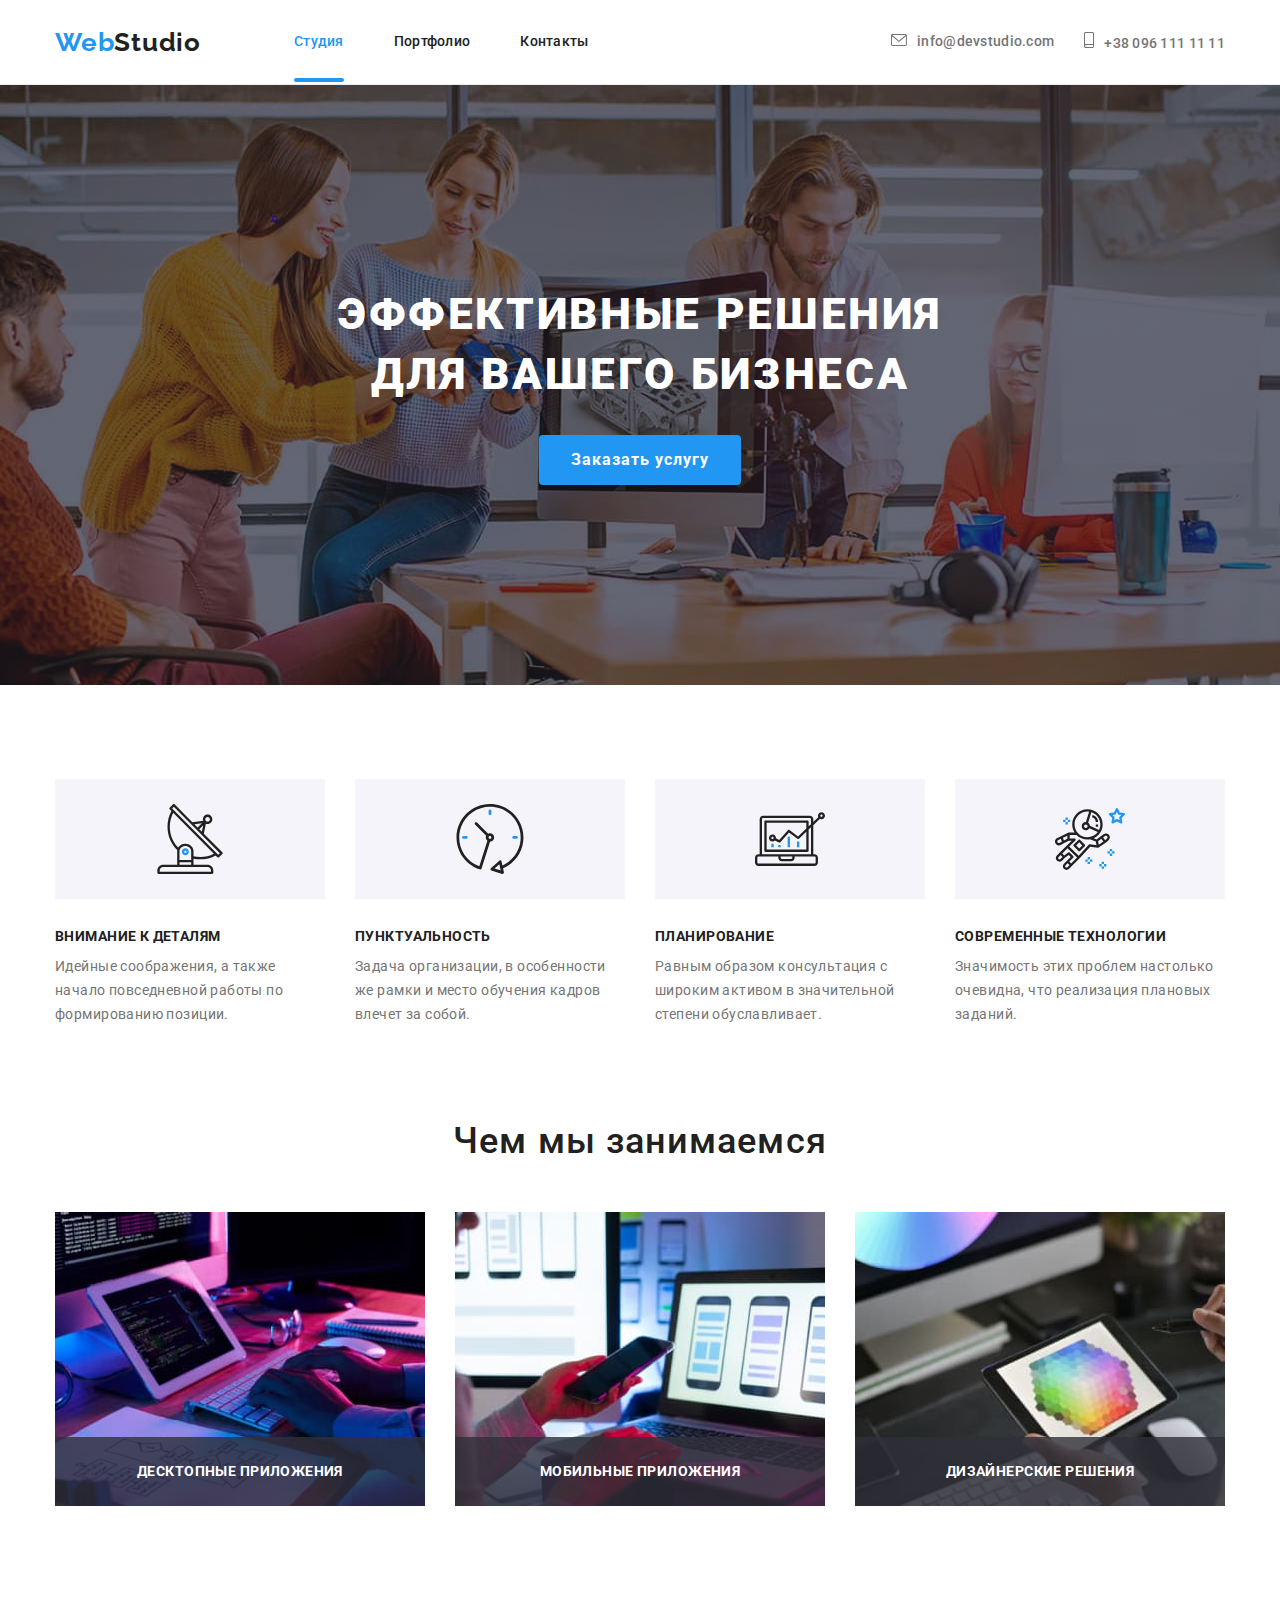
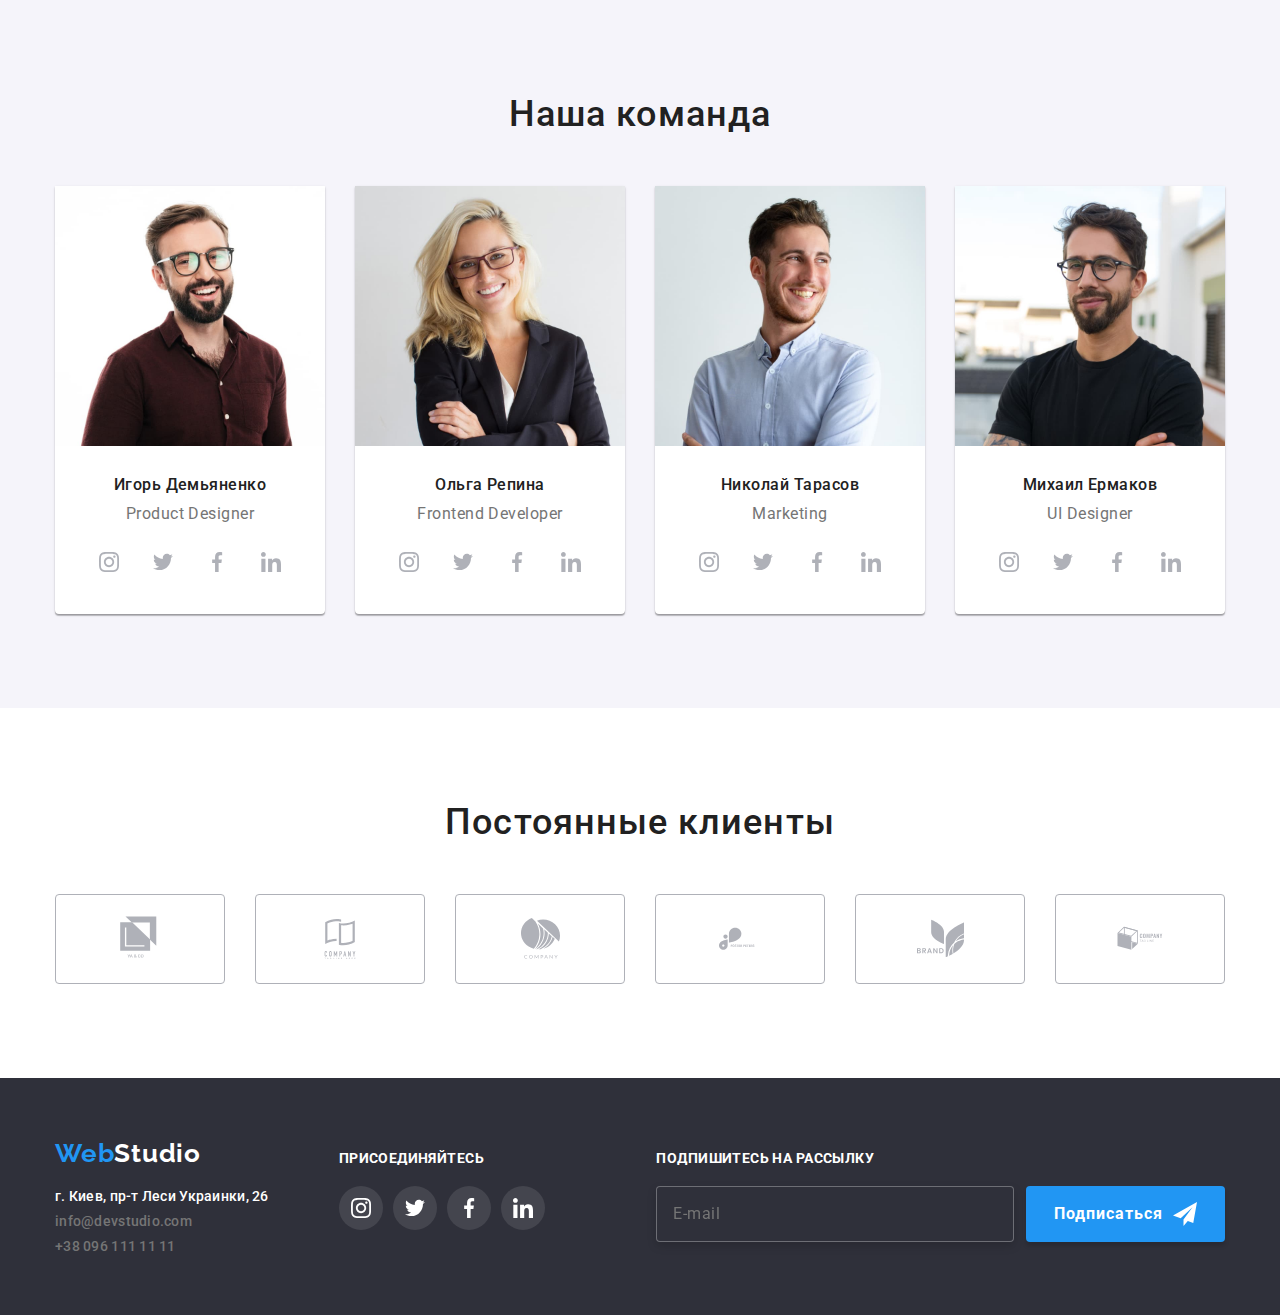
==== index.html @ 9b8e06cc "добавил структуру САСС без стилей с переменными и настройками" ====
<!DOCTYPE html>
<html lang="ru">
<head>
    <meta charset="UTF-8">
    <meta name="viewport" content="width=device-width, initial-scale=1.0">
    <link rel="stylesheet" href="https://cdnjs.cloudflare.com/ajax/libs/modern-normalize/1.0.0/modern-normalize.min.css">
    <link rel="stylesheet" href="./css/styles.css">
    <link href="https://fonts.googleapis.com/css2?family=Roboto:wght@400;500;700;900&display=swap "
        rel="stylesheet">
    <link href="https://fonts.googleapis.com/css2?family=Raleway:wght@700&family=Roboto:wght@400;500;700;900&display=swap"
        rel="stylesheet">
    
    <title>WebStudio</title>
</head>
<body>
    <header class="header-page">
        <div class="conteiner main-nav">
            <a href="" class="logo-web">Web<span class="logo-studio">Studio</span>
            </a>
            <nav class="nav-header">                
                <ul class="nav-list">
                    <li class="item"><a class="link current" href="./index.html">Студия</a></li>
                    <li class="item"><a class="link" href="./portfolio.html">Портфолио</a></li>
                    <li class="item"><a class="link" href="">Контакты</a></li>
                </ul>
            </nav>
            <address class="address-header">
                <ul class="address-list-up">
                    <li class="item">
                        <a class="link link-mail" href="mailto:info@devstudio.com">
                            <svg class="svg-mail" width="16" height="12">
                                <use href="./icons/symbol-defs.svg#icon-envelope-1"></use>
                            </svg>info@devstudio.com
                        </a>
                    </li>
                    <li class="item">
                        <a class="link link-phone" href="tel:+380961111111">
                            <svg class="svg-phone" width="10" height="16">
                                <use href="./icons/symbol-defs.svg#icon-smartphone"></use>
                            </svg>+38 096 111 11 11
                        </a>
                    </li>
                </ul>
            </address>
        </div>
    </header>
    <main>
        <section class="hero">
            <div class="conteiner">            
                <h1 class="hero-titel">Эффективные решения <br /> для вашего бизнеса</h1>
                <button data-modal-open class="hero-but" type="submit">Заказать услугу</button>
                
            </div>
        </section>
        <section class="about">
            <div class="conteiner">
                <h2 class="visually-hidden">Наши достоинства</h2>
                <ul class="about-list">
                    <li>
                        <div class="about-icons">
                            <svg class="svg-about" width="70" height="70">
                                <use href="./icons/symbol-defs.svg#icon-antenna-1"></use>
                            </svg>
                        </div>
                        <h3 class="about-properties">Внимание к деталям</h3>
                        <p class="properties">Идейные соображения, а также начало повседневной работы по формированию позиции.</p>
                    </li>
                    <li>
                        <div class="about-icons">
                            <svg class="svg-about" width="70" height="70">
                                <use href="./icons/symbol-defs.svg#icon-clock-1"></use>
                            </svg>
                        </div>
                        <h3 class="about-properties">Пунктуальность</h3>
                        <p class="properties">Задача организации, в особенности же рамки и место обучения кадров влечет за собой.
                        </p>
                    </li>
                    <li>
                        <div class="about-icons">
                            <svg class="svg-about" width="70" height="70">
                                <use href="./icons/symbol-defs.svg#icon-diagram-1"></use>
                            </svg>
                        </div>
                        <h3 class="about-properties">Планирование</h3>
                        <p class="properties">Равным образом консультация с широким активом в значительной степени обуславливает.
                        </p>
                    </li>
                    <li>
                        <div class="about-icons">
                            <svg class="svg-about" width="70" height="70">
                                <use href="./icons/symbol-defs.svg#icon-astronaut-1"></use>
                            </svg>
                        </div>
                        <h3 class="about-properties">Современные технологии</h3>
                        <p class="properties">Значимость этих проблем настолько очевидна, что реализация плановых заданий.</p>
                    </li>
                </ul>
            </div>
        </section>        
        <section class="working">
            <div class="conteiner">
                <h2 class="section-name">Чем мы занимаемся</h2>
                <ul class="working-list-img">
                    <li class="working-item">
                        <div class="line-name"><h3>Десктопные приложения</h3></div>
                        <img src="./images/work-img-1.jpg" alt="деятельность 1" width="370" height="294" />
                    </li>
                    <li class="working-item">
                        <div class="line-name"><h3>Мобильные приложения</h3></div>
                        <img src="./images/work-img-2.jpg" alt="деятельность 2" width="370" height="294" />
                    </li>
                    <li class="working-item">
                        <div class="line-name"><h3>Дизайнерские решения</h3></div>
                        <img src="./images/work-img-3.jpg" alt="деятельность 3" width="370" height="294" />
                    </li>
                </ul>            
            </div>                
        </section>        
        <section class="team">
            <div class="conteiner">
                <h2 class="section-name">Наша команда</h2>
                <ul class="team-list">
                    <li class="team-card">
                        <img src="./images/foto1.jpg" alt="Игорь Демьяненко" width="270" height="260" />
                        <div class="content-card">                            
                            <h3>Игорь Демьяненко</h3>
                            <p>Product Designer</p>
                            <ul class="social-list-card">
                                <li class="social-item">
                                    <a class="social-link" href="">
                                        <svg class="svg-link-card" width="20" height="20">
                                            <use href="./icons/symbol-defs.svg#icon-instagram-card"></use>
                                        </svg>
                                    </a>
                                </li>
                                <li class="social-item">
                                    <a class="social-link" href="">
                                        <svg class="svg-link-card" width="20" height="20">
                                            <use href="./icons/symbol-defs.svg#icon-twitter-card"></use>
                                        </svg>
                                    </a>
                                </li>
                                <li class="social-item">
                                    <a class="social-link" href="">
                                        <svg class="svg-link-card" width="20" height="20">
                                            <use href="./icons/symbol-defs.svg#icon-facebook-card"></use>
                                        </svg>
                                    </a>
                                </li>
                                <li class="social-item">
                                    <a class="social-link" href="">
                                        <svg class="svg-link-card" width="20" height="20">
                                            <use href="./icons/symbol-defs.svg#icon-linkedin-card"></use>
                                        </svg>
                                    </a>
                                </li>
                            </ul>
                        </div>
                    </li>
                    <li class="team-card">
                        <img src="./images/foto2.jpg" alt="Ольга Репина" width="270" height="260" />
                        <div class="content-card">                            
                            <h3>Ольга Репина</h3>
                            <p>Frontend Developer</p>
                            <ul class="social-list-card">
                                <li class="social-item">
                                    <a class="social-link" href="">
                                        <svg class="svg-link-card" width="20" height="20">
                                            <use href="./icons/symbol-defs.svg#icon-instagram-card"></use>
                                        </svg>
                                    </a>
                                </li>
                                <li class="social-item">
                                    <a class="social-link" href="">
                                        <svg class="svg-link-card" width="20" height="20">
                                            <use href="./icons/symbol-defs.svg#icon-twitter-card"></use>
                                        </svg>
                                    </a>
                                </li>
                                <li class="social-item">
                                    <a class="social-link" href="">
                                        <svg class="svg-link-card" width="20" height="20">
                                            <use href="./icons/symbol-defs.svg#icon-facebook-card"></use>
                                        </svg>
                                    </a>
                                </li>
                                <li class="social-item">
                                    <a class="social-link" href="">
                                        <svg class="svg-link-card" width="20" height="20">
                                            <use href="./icons/symbol-defs.svg#icon-linkedin-card"></use>
                                        </svg>
                                    </a>
                                </li>
                            </ul>
                        </div>
                    </li>
                    <li class="team-card">
                        <img src="./images/foto3.jpg" alt="Николай Тарасов" width="270" height="260" />
                        <div class="content-card">                            
                            <h3>Николай Тарасов</h3>
                            <p>Marketing</p>
                            <ul class="social-list-card">
                                <li class="social-item">
                                    <a class="social-link" href="">
                                        <svg class="svg-link-card" width="20" height="20">
                                            <use href="./icons/symbol-defs.svg#icon-instagram-card"></use>
                                        </svg>
                                    </a>
                                </li>
                                <li class="social-item">
                                    <a class="social-link" href="">
                                        <svg class="svg-link-card" width="20" height="20">
                                            <use href="./icons/symbol-defs.svg#icon-twitter-card"></use>
                                        </svg>
                                    </a>
                                </li>
                                <li class="social-item">
                                    <a class="social-link" href="">
                                        <svg class="svg-link-card" width="20" height="20">
                                            <use href="./icons/symbol-defs.svg#icon-facebook-card"></use>
                                        </svg>
                                    </a>
                                </li>
                                <li class="social-item">
                                    <a class="social-link" href="">
                                        <svg class="svg-link-card" width="20" height="20">
                                            <use href="./icons/symbol-defs.svg#icon-linkedin-card"></use>
                                        </svg>
                                    </a>
                                </li>
                            </ul>
                        </div>
                    </li>
                    <li class="team-card">
                        <img src="./images/foto4.jpg" alt="Михаил Ермаков" width="270" height="260" />
                        <div class="content-card">                            
                            <h3>Михаил Ермаков</h3>
                            <p>UI Designer</p>
                            <ul class="social-list-card">
                                <li class="social-item">
                                    <a class="social-link" href="">
                                        <svg class="svg-link-card" width="20" height="20">
                                            <use href="./icons/symbol-defs.svg#icon-instagram-card"></use>
                                        </svg>
                                    </a>
                                </li>
                                <li class="social-item">
                                    <a class="social-link" href="">
                                        <svg class="svg-link-card" width="20" height="20">
                                            <use href="./icons/symbol-defs.svg#icon-twitter-card"></use>
                                        </svg>
                                    </a>
                                </li>
                                <li class="social-item">
                                    <a class="social-link" href="">
                                        <svg class="svg-link-card" width="20" height="20">
                                            <use href="./icons/symbol-defs.svg#icon-facebook-card"></use>
                                        </svg>
                                    </a>
                                </li>
                                <li class="social-item">
                                    <a class="social-link" href="">
                                        <svg class="svg-link-card" width="20" height="20">
                                            <use href="./icons/symbol-defs.svg#icon-linkedin-card"></use>
                                        </svg>
                                    </a>
                                </li>
                            </ul>
                        </div>
                    </li>
                </ul>
            </div>
        </section>
        <section class="clients">
            <div class="conteiner">
                <h2 class="section-name">Постоянные клиенты</h2>
                <ul class="list-clients">
                    <li class="item-clients">
                        <a class="link-clients" href="">
                            <svg class="clients-ikon" width="44" height="49">
                                <use href="./icons/symbol-defs.svg#icon-client-1"></use>
                            </svg>
                        </a>
                    </li>
                    <li class="item-clients">
                        <a class="link-clients" href="">
                            <svg class="clients-ikon" width="40" height="52">
                                <use href="./icons/symbol-defs.svg#icon-client-2"></use>
                            </svg>
                        </a>
                    </li>
                    <li class="item-clients">
                        <a class="link-clients" href="">
                            <svg class="clients-ikon" width="41" height="43">
                                <use href="./icons/symbol-defs.svg#icon-client-3"></use>
                            </svg>
                        </a>
                    </li>
                    <li class="item-clients">
                        <a class="link-clients" href="">
                            <svg class="clients-ikon" width="80" height="42">
                                <use href="./icons/symbol-defs.svg#icon-client-4"></use>
                            </svg>
                        </a>
                    </li>
                    <li class="item-clients">
                        <a class="link-clients" href="">
                            <svg class="clients-ikon" width="59" height="47">
                                <use href="./icons/symbol-defs.svg#icon-client-5"></use>
                            </svg>
                        </a>
                    </li>
                    <li class="item-clients">
                        <a class="link-clients" href="">
                            <svg class="clients-ikon" width="88" height="45">
                                <use href="./icons/symbol-defs.svg#icon-client-6"></use>
                            </svg>
                        </a>
                    </li>
                </ul>
            </div>
        </section>
    </main>
    <footer class="footer-page">
        <div class="conteiner underground">
            <div class="footer-address">
                <a href="" class="logo-web">Web<span class="footer-logo-studio">Studio</span>
                </a>
                <address>
                    <ul class="address-list">
                        <li class="item"><a class="link map" href="">г. Киев, пр-т Леси Украинки, 26</a></li>
                        <li class="item"><a class="link" href="mailto:info@devstudio.com">info@devstudio.com</a></li>
                        <li class="item"><a class="link" href="tel:+380961111111">+38 096 111 11 11</a></li>
                    </ul>
                </address>
            </div>
            <div class="join">
                <b class="invitation">Присоединяйтесь</b>
                <ul class="social-list">
                    <li class="social-item">
                        <a class="social-link-footer" href="">
                            <svg class="social-icons" width="20" height="20">
                                <use href="./icons/symbol-defs.svg#icon-instagram-2"></use>
                            </svg>
                        </a>
                    </li>
                    <li class="social-item">
                        <a class="social-link-footer" href="">
                            <svg class="social-icons" width="20" height="20">
                                <use href="./icons/symbol-defs.svg#icon-twitter-2"></use>
                            </svg>
                        </a>
                    </li>
                    <li class="social-item">
                        <a class="social-link-footer" href="">
                            <svg class="social-icons" width="20" height="20">
                                <use href="./icons/symbol-defs.svg#icon-facebook-2"></use>
                            </svg>
                        </a>
                    </li>
                    <li class="social-item">
                        <a class="social-link-footer" href="">
                            <svg class="social-icons" width="20" height="20">
                                <use href="./icons/symbol-defs.svg#icon-linkedin-2"></use>
                            </svg>
                        </a>
                    </li>
                </ul>
            </div>
            <form action="" class="footer-form">
                <label for="footer-email"><b class="invitation">Подпишитесь на рассылку</b></label>
                <div class="footer-box-send">
                    <input type="email" name="footer-email" id="footer-email" placeholder="E-mail">
                    <button type="submit" class="btn-send">Подписаться
                        <svg class="send-icon" width="24" height="24">
                            <use href="./icons/symbol-defs.svg#icon-send"></use>
                        </svg>
                    </button>
                </div>
            </form>
        </div>                
    </footer>
    
    <div class="backdrop is-hidden" data-modal>
        <form action="" method="" class="modal">
            <b class="modal-form">Оставте данные, мы вам перезвоним</b>
            <ul class="form-list">
                <li class="form-item">
                    <label for="name"><span class="label-name">Имя</span></label>
                    <div class="box-icon">
                        <input type="text" class="item-input" name="name" id="name" placeholder="">                    
                        <svg class="modal-icon" width="18" height="18">
                            <use href="./icons/symbol-defs.svg#icon-man"></use>
                        </svg>
                    </div>
                </li>
                <li class="form-item">
                    <label for="phone"><span class="label-name">Телефон</span></label>                    
                    <div class="box-icon">
                        <input type="tel" class="item-input" name="phone" id="phone" placeholder="" required>
                        <svg class="modal-icon" width="18" height="18">
                            <use href="./icons/symbol-defs.svg#icon-phone"></use>
                        </svg>
                    </div>
                </li>
                <li class="form-item">
                    <label for="email"><span class="label-name">Почта</span></label>                    
                    <div class="box-icon">
                        <input type="email" class="item-input" name="e-mail" id="" placeholder="" required>
                        <svg class="modal-icon" width="18" height="18">
                            <use href="./icons/symbol-defs.svg#icon-e-mail"></use>
                        </svg>
                    </div>
                </li>
                <li class="form-item">
                    <label for="comment"><span class="label-name">Коментарий</span></label>
                    <textarea name="comment" class="box-comment" id="comment" cols="30" rows="5" placeholder="Введите текст"></textarea>
                </li>
        
            </ul>
            
            <label for="choose" class="label-check">
                <span class="label-name-check">
                    <input type="checkbox" value="" id="choose" required>Соглашаюсь с рассылкой и принимаю
                </span>
                <a class="agreement" href="">Условия договора</a>
            </label>
        
            <button type="submit" class="btn-modal-send">Отправить</button>
            <button class="btn-close" type="submit" data-modal-close>
                <svg class="x-icon" width="11" height="11">
                    <use href="./icons/symbol-defs.svg#icon-close"></use>
                </svg>
            </button>
        </form>
        
    
    </div>
    <script src="./js/modal.js"></script>
</body>
</html>
---- css/styles.css ----
* {
  margin: 0;
  padding: 0;
}
a {
  text-decoration: none;
}
ul {
  padding: 0;
  margin: 0;
  list-style: none;
}

img {
  display: block;
  max-width: 100%;
  height: auto;
}

body {
  font-family: "Roboto", sans-serif;
  font-weight: 400;
  font-style: normal;
  background: var(--text-color-white);
}
:root {
  --text-color-white: #ffffff;
  --text-color-black: #212121;
  --text-color-grey: #757575;
  --text-color-accent: #2196f3;
  --background-central-body: #e5e5e5;
  --background-footer: #2f303a;
  --icon-color: #afb1b8;
  --secondary-bg-color: #f5f4fa;
  --timing-function: 250ms cubic-bezier(0.4, 0, 0.2, 1);
}

.conteiner {
  width: 1200px;
  margin-left: auto;
  margin-right: auto;
  padding-left: 15px;
  padding-right: 15px;
  /* outline: 2px solid tomato; */
}

/* header */

.header-page {
  display: flex;
  background: var(--text-color-white);
  border-bottom: 1px solid #ececec;
}
.main-nav {
  display: flex;
  align-items: center;
}

/* navigatsiya */

.nav-list {
  display: flex;
  margin-left: 93px;
}
.nav-list .link:hover,
.nav-list .link:focus {
  color: var(--text-color-accent);
  transition: var(--timing-function);
}
.item {
  display: block;
}
.nav-list .item {
  position: relative;
}
.nav-list .item:not(:last-child) {
  margin-right: 50px;
}
.nav-list .link {
  display: block;
  padding-top: 32px;
  padding-bottom: 32px;
  color: var(--text-color-black);
  font-family: "Roboto", sans-serif;
  font-weight: 500;
  font-size: 14px;
  line-height: 1.14;
  letter-spacing: 0.02em;
}
.nav-list .current {
  color: var(--text-color-accent);
}
.nav-list .current::after {
  content: "";
  position: absolute;
  bottom: 0;
  left: 0;
  width: 100%;
  height: 4px;
  background: #2196f3;
  border-radius: 2px;
}

/* adresnaya */

.address-header {
  margin-left: auto;
}
.address-list-up {
  display: flex;
  align-items: center;
}

.address-list-up .item:not(:last-child) {
  margin-right: 30px;
}
.address-list-up .link {
  padding-top: 32px;
  padding-bottom: 32px;
}
.address-list .link,
.address-list-up .link {
  display: block;
  color: var(--text-color-grey);
  font-family: "Roboto", sans-serif;
  font-weight: 500;
  font-style: normal;
  font-size: 14px;
  line-height: 1.14;
  letter-spacing: 0.02em;
}
.address-list-up .link:hover,
.address-list-up .link:focus {
  color: var(--text-color-accent);
  transition: var(--timing-function);
  font-style: normal;
}
.svg-mail,
.svg-phone {
  padding: 0;
  border: none;
  fill: currentColor;
  margin-right: 10px;
  vertical-align: auto;
}

/* footer */

.footer-page {
  display: flex;
  background: var(--background-footer);
  padding-top: 60px;
  padding-bottom: 60px;
}
.underground {
  display: flex;
}
.logo-web {
  font-family: "Raleway", sans-serif;
  font-weight: bold;
  font-size: 26px;
  line-height: 1.19;
  color: var(--text-color-accent);
  letter-spacing: 0.03em;
}
.logo-studio {
  font-family: "Raleway", sans-serif;
  font-weight: bold;
  font-size: 26px;
  line-height: 1.19;
  color: var(--text-color-black);
  letter-spacing: 0.03em;
}
.footer-address .logo-web {
  display: block;
  margin-bottom: 20px;
}
.invitation {
  display: inline-block;
  margin-bottom: 20px;
  padding-top: 12px;
  color: var(--text-color-white);
  font-family: Roboto;
  font-weight: 700;
  font-style: normal;
  font-size: 14px;
  line-height: 1.17;
  letter-spacing: 0.03em;
  text-transform: uppercase;
}
.social-list {
  display: flex;
  justify-content: space-between;
  width: 206px;
}

.social-link-footer {
  display: flex;
  justify-content: center;
  align-items: center;
  width: 44px;
  height: 44px;
  color: var(--text-color-white);
  background-color: rgba(255, 255, 255, 0.1);
  border-radius: 50%;
}
.social-link-footer:hover,
.social-link-footer:focus {
  transition: var(--timing-function);
  background: var(--text-color-accent);
}
.social-icons {
  fill: currentColor;
}

.address-list .item:not(:last-child) {
  margin-bottom: 9px;
}
.address-list .map {
  color: #ffffff;
}
.footer-logo-studio {
  font-family: "Raleway", sans-serif;
  font-weight: bold;
  font-size: 26px;
  line-height: 1.19;
  color: var(--text-color-white);
  letter-spacing: 0.03em;
}
.footer-address {
  margin-right: 70px;
}
.footer-form {
  margin-left: auto;
  display: flex;
  flex-direction: column;
}
.footer-box-send {
  display: flex;
}
.btn-send {
  display: flex;
  text-align: center;
  align-items: center;
  margin-left: 12px;
  padding: 13px 28px;
  background: var(--text-color-accent);
  box-shadow: 0px 4px 4px rgba(0, 0, 0, 0.15);
  border-radius: 4px;
  border: none;
  color: var(--text-color-white);
  font-family: Roboto;
  font-style: normal;
  font-weight: bold;
  font-size: 16px;
  line-height: 1.87;
  letter-spacing: 0.06em;
}
.btn-send:hover {
  transition: transform var(--timing-function);
  background-color: #188ce8;
}
.send-icon {
  fill: var(--text-color-white);
  margin-left: 10px;
}
.footer-box-send input {
  display: flex;
  width: 358px;
  padding: 15px 16px;
  border: 1px solid rgba(255, 255, 255, 0.3);
  box-sizing: border-box;
  filter: drop-shadow(0px 4px 4px rgba(0, 0, 0, 0.15));
  border-radius: 4px;
  font-family: Roboto;
  font-style: normal;
  font-weight: normal;
  font-size: 16px;
  line-height: 1.25;
  align-items: center;
  letter-spacing: 0.03em;
  color: rgba(255, 255, 255, 0.6);
  background-color: var(--background-footer);
}
/* hero */

.hero {
  /* max-width: 1600px; */
  height: 600px;
  background: #2f303a;
  background-image: linear-gradient(
      to right,
      rgba(47, 48, 58, 0.4),
      rgba(47, 48, 58, 0.4)
    ),
    url(../images/hero-bg.jpg);
  background-size: cover;
  background-repeat: no-repeat;
  background-position: center;
}
.hero > .conteiner {
  text-align: center;
  height: 600px;
  padding-top: 200px;
  padding-bottom: 200px;
}
.hero-titel {
  font-weight: 900;
  font-size: 44px;
  line-height: 1.36;
  color: var(--text-color-white);
  margin-bottom: 30px;
  letter-spacing: 0.06em;
  text-transform: uppercase;
}
.hero-but {
  font-weight: bold;
  font-size: 16px;
  line-height: 1.87;
  text-align: center;
  letter-spacing: 0.06em;
  color: rgba(255, 255, 255, 1);
  padding: 10px 32px;
  background-color: var(--text-color-accent);
  box-shadow: 0px 4px 4px rgba(0, 0, 0, 0.15);
  border-radius: 4px;
  border: none;
}
.hero-but:hover {
  transition: var(--timing-function);
  color: var(--text-color-black);
  background: #f5f4fa;
  border: none;
  border-radius: 4px;
}

/* central content */
.about {
  background: var(--text-color-white);
}
.about > .conteiner {
  padding-top: 94px;
}
.about-list {
  display: flex;
  justify-content: space-between;
}
.about-icons {
  background-color: var(--secondary-bg-color);
  margin-bottom: 30px;
  height: 120px;
  display: flex;
  align-items: center;
  justify-content: center;
}
.about-properties {
  margin-bottom: 10px;
  width: 270px;
  font-weight: bold;
  font-size: 14px;
  line-height: 1.14;
  letter-spacing: 0.03em;
  text-transform: uppercase;
  color: var(--text-color-black);
}
.properties {
  width: 270px;
  font-weight: normal;
  font-size: 14px;
  line-height: 1.71;
  letter-spacing: 0.03em;
  color: var(--text-color-grey);
}
.visually-hidden {
  position: absolute;
  width: 1px;
  height: 1px;
  margin: -1px;
  border: 0;
  padding: 0;
  white-space: nowrap;
  clip-path: inset(100%);
  clip: rect(0 0 0 0);
  overflow: hidden;
}

.working {
  background: var(--text-color-white);
}
.working-list-img {
  display: flex;
  justify-content: space-between;
}
.working-item {
  position: relative;
}
.line-name {
  position: absolute;
  bottom: 0;
  width: 100%;
  padding: 27px 15px;
  background: rgba(47, 48, 58, 0.8);
}
.line-name h3 {
  font-style: normal;
  font-weight: bold;
  font-size: 14px;
  line-height: 1.14;
  text-align: center;
  letter-spacing: 0.03em;
  text-transform: uppercase;
  color: #ffffff;
}
.working > .conteiner {
  padding-top: 94px;
  padding-bottom: 94px;
}
.section-name {
  padding-bottom: 50px;
  color: var(--text-color-black);
  font-weight: 500;
  font-size: 36px;
  line-height: 1.16;
  text-align: center;
  letter-spacing: 0.03em;
}
.team-card {
  background: var(--text-color-white);
  box-shadow: 0px 1px 3px rgba(0, 0, 0, 0.12), 0px 1px 1px rgba(0, 0, 0, 0.14),
    0px 2px 1px rgba(0, 0, 0, 0.2);
  border-radius: 0px 0px 4px 4px;
  width: 270px;
}
.team-list {
  display: flex;
  justify-content: space-between;
}
.content-card > h3 {
  margin-bottom: 10px;
  font-weight: 500;
  font-size: 16px;
  line-height: 1.18;
  text-align: center;
  letter-spacing: 0.03em;
  color: var(--text-color-black);
}
.content-card > p {
  margin-bottom: 16px;
  font-weight: normal;
  font-size: 16px;
  line-height: 1.18;
  text-align: center;
  letter-spacing: 0.03em;
  color: var(--text-color-grey);
}
.team {
  background: #f5f4fa;
}
.content-card {
  padding: 30px 32px;
}
.social-list-card {
  display: flex;
  justify-content: space-between;
}
.social-link {
  display: flex;
  justify-content: center;
  align-items: center;
  width: 44px;
  height: 44px;
  color: var(--icon-color);
  border-radius: 50%;
}
.social-item .social-link:hover,
.social-item .social-link:focus {
  transition: var(--timing-function);
  background: var(--text-color-accent);
  color: var(--text-color-white);
}
.svg-link-card {
  fill: currentColor;
}
.svg-link-card:hover {
  transition: var(--timing-function);
  fill: currentColor;
}
.team .conteiner {
  padding-bottom: 94px;
  padding-top: 94px;
}

/* our clients */

.clients {
  background: var(--text-color-white);
  width: 100%;
}
.clients .conteiner {
  padding-bottom: 94px;
  padding-top: 94px;
}

/* clients */

.list-clients {
  display: flex;
  flex-wrap: wrap;
}
.item-clients {
  width: 170px;
  height: 90px;
  margin-right: 30px;
}
.item-clients:last-child {
  margin-right: 0px;
}
.link-clients {
  display: flex;
  align-items: center;
  justify-content: center;
  width: 100%;
  height: 100%;
  color: var(--icon-color);
  border: 1px solid var(--icon-color);
  border-radius: 4px;
}
.link-clients:hover,
.link-clients:focus {
  transition: var(--timing-function);
  color: var(--text-color-accent);
  border: 1px solid var(--text-color-accent);
}
.clients-ikon {
  fill: currentColor;
}

/* portfolio pege */

.main-portfolio {
  background: var(--text-color-white);
}
.buttons {
  padding-top: 94px;
  padding-bottom: 50px;
}
.cards {
  padding-bottom: 94px;
}

/* conteiner buttons */

.btn-portfolio {
  display: flex;
  justify-content: center;
}
.line-btns:not(:last-child) {
  margin-right: 8px;
}
.btn-link {
  display: inline-block;
  font-family: Roboto;
  font-style: normal;
  background: #f5f4fa;
  padding: 6px 22px;
  border: none;
  border-radius: 4px;
  font-weight: 500;
  font-size: 16px;
  line-height: 1.62;
  text-align: center;
  letter-spacing: 0.03em;
  color: var(--text-color-black);
}
.btn-link:hover {
  background: #2196f3;
  box-shadow: 0px 3px 1px rgba(0, 0, 0, 0.1), 0px 1px 2px rgba(0, 0, 0, 0.08),
    0px 2px 2px rgba(0, 0, 0, 0.12);
  transition: var(--timing-function);
  border-radius: 4px;
  font-weight: 500;
  font-size: 16px;
  line-height: 1.62;
  text-align: center;
  letter-spacing: 0.03em;
  color: var(--text-color-white);
}

/* conteiner-card */

.portfolio-list {
  position: relative;
  display: flex;
  flex-wrap: wrap;
  margin: -15px;
}
.portfolio-card {
  margin: 15px;
}
.portfolio-card:hover,
.portfolio-card:focus {
  transition: var(--timing-function);
  box-shadow: 0px 1px 1px rgba(0, 0, 0, 0.12), 0px 4px 4px rgba(0, 0, 0, 0.06),
    1px 4px 6px rgba(0, 0, 0, 0.16);
}

.portfolio-card .conteiner {
  background: #ffffff;
  border-left: 1px solid #eeeeee;
  border-bottom: 1px solid #eeeeee;
  border-right: 1px solid #eeeeee;
  width: 370px;
  padding: 20px 24px;
  margin: 0px;
}

.activ-box .img-text {
  position: absolute;
  transform: translateY(100%);
  transition: transform var(--timing-function);
  top: 0;
  left: 0;
  width: 100%;
  height: 100%;
  opacity: 0;
  padding: 63px 24px;
  margin: 0;
  font-family: Roboto;
  font-style: normal;
  font-weight: normal;
  font-size: 18px;
  line-height: 1.55;
  letter-spacing: 0.03em;
  color: #ffffff;
  background-color: rgba(33, 150, 243, 0.9);
}
.activ-box {
  display: block;
  position: relative;
  overflow: hidden;
}
.conteiner > .card-name {
  font-weight: bold;
  font-size: 18px;
  line-height: 2;
  letter-spacing: 0.06em;
  color: var(--text-color-black);
  margin-bottom: 4px;
}
.conteiner > .card-class {
  font-weight: normal;
  font-size: 16px;
  line-height: 1.87;
  letter-spacing: 0.03em;
  color: var(--text-color-grey);
}
.card-link:hover .img-text {
  transform: translateY(0);
  overflow: hidden;
  opacity: 1;
  transition: transform var(--timing-function);
}
.card-link .conteiner {
  position: relative;
}

/* modal-windows */

.backdrop {
  position: fixed;
  top: 0;
  left: 0;

  background: rgba(0, 0, 0, 0.2);
  width: 100%;
  height: 100%;
}
.backdrop.is-hidden {
  opacity: 0;
  pointer-events: none;
}
.modal {
  display: flex;
  flex-direction: column;
  position: absolute;
  top: 50%;
  left: 50%;
  transform: translate(-50%, -50%);
  min-width: 528px;
  min-height: 581px;
  padding: 40px;
  background: #ffffff;
  box-shadow: 0px 1px 3px rgba(0, 0, 0, 0.12), 0px 1px 1px rgba(0, 0, 0, 0.14),
    0px 2px 1px rgba(0, 0, 0, 0.2);
  border-radius: 4px;
}
.modal-form {
  margin-bottom: 12px;
  font-weight: bold;
  font-size: 20px;
  line-height: 23px;
  text-align: center;
  letter-spacing: 0.03em;
  color: var(--text-color-black);
}
.form-item {
  display: flex;
  flex-direction: column;
}
.item-input:focus,
.box-comment:focus {
  transition: transform var(--timing-function);
  outline-color: var(--text-color-accent);
}
.item-input:focus + .modal-icon {
  transition: transform var(--timing-function);
  fill: var(--text-color-accent);
}
.box-icon {
  position: relative;
}
.modal-icon {
  position: absolute;
  top: 21px;
  left: 21px;
  transform: translate(-50%, -50%);
  fill: var(--text-color-black);
  cursor: pointer;
}
.form-item label {
  display: block;
  margin-bottom: 4px;
  font-family: Roboto;
  font-style: normal;
  font-weight: normal;
  font-size: 12px;
  line-height: 14px;
  letter-spacing: 0.01em;
  color: var(--text-color-grey);
}
.box-icon input {
  display: block;
  width: 100%;
  margin-bottom: 10px;
  padding: 12px 42px;
  border: 1px solid rgba(33, 33, 33, 0.2);
  box-sizing: border-box;
  border-radius: 4px;
  cursor: pointer;
}
.form-item textarea {
  padding: 12px 16px;
  margin-bottom: 20px;
  border: 1px solid rgba(33, 33, 33, 0.2);
  box-sizing: border-box;
  border-radius: 4px;
  cursor: pointer;
}

.label-name-check > input {
  margin-right: 9px;
  cursor: pointer;
}
.label-name-check {
  display: inline-flex;
  align-items: center;
  text-align: center;
  font-family: Roboto;
  font-style: normal;
  font-weight: normal;
  font-size: 14px;
  line-height: 1.71;
  letter-spacing: 0.03em;
  color: var(--text-color-grey);
}
.agreement {
  text-align: center;
  font-family: Roboto;
  font-style: normal;
  font-weight: normal;
  font-size: 14px;
  /* line-height: 1.71; */
  letter-spacing: 0.03em;
  margin-left: 5px;
  padding: 0;
  color: var(--text-color-accent);
  border-bottom: 1px solid var(--text-color-accent);
}
.modal .label-check {
  display: flex;
  align-items: center;
  text-align: center;
  margin-bottom: 30px;
  margin-left: auto;
  margin-right: auto;
}
.modal .btn-modal-send {
  padding: 10px 55px;
  margin-left: auto;
  margin-right: auto;
  width: 200px;
  font-style: normal;
  font-weight: bold;
  font-size: 16px;
  line-height: 1.87;
  display: flex;
  align-items: center;
  text-align: center;
  letter-spacing: 0.06em;
  color: var(--text-color-white);
  background: var(--text-color-accent);
  box-shadow: 0px 4px 4px rgba(0, 0, 0, 0.15);
  border-radius: 4px;
  cursor: pointer;
}
.btn-modal-send:hover {
  transition: transform var(--timing-function);
  background-color: #188ce8;
}
.btn-close {
  position: absolute;
  top: 23px;
  right: 23px;
  transform: translate(50%, -50%);
  width: 30px;
  height: 30px;
  background: #ffffff;
  border: 1px solid rgba(0, 0, 0, 0.1);
  border-radius: 50%;
  text-align: center;
  cursor: pointer;
}
.btn-close:hover > .x-icon {
  transition: transform var(--timing-function);
  fill: var(--text-color-accent);
}
.x-icon {
  fill: black;
  border: none;
  box-sizing: inherit;
}
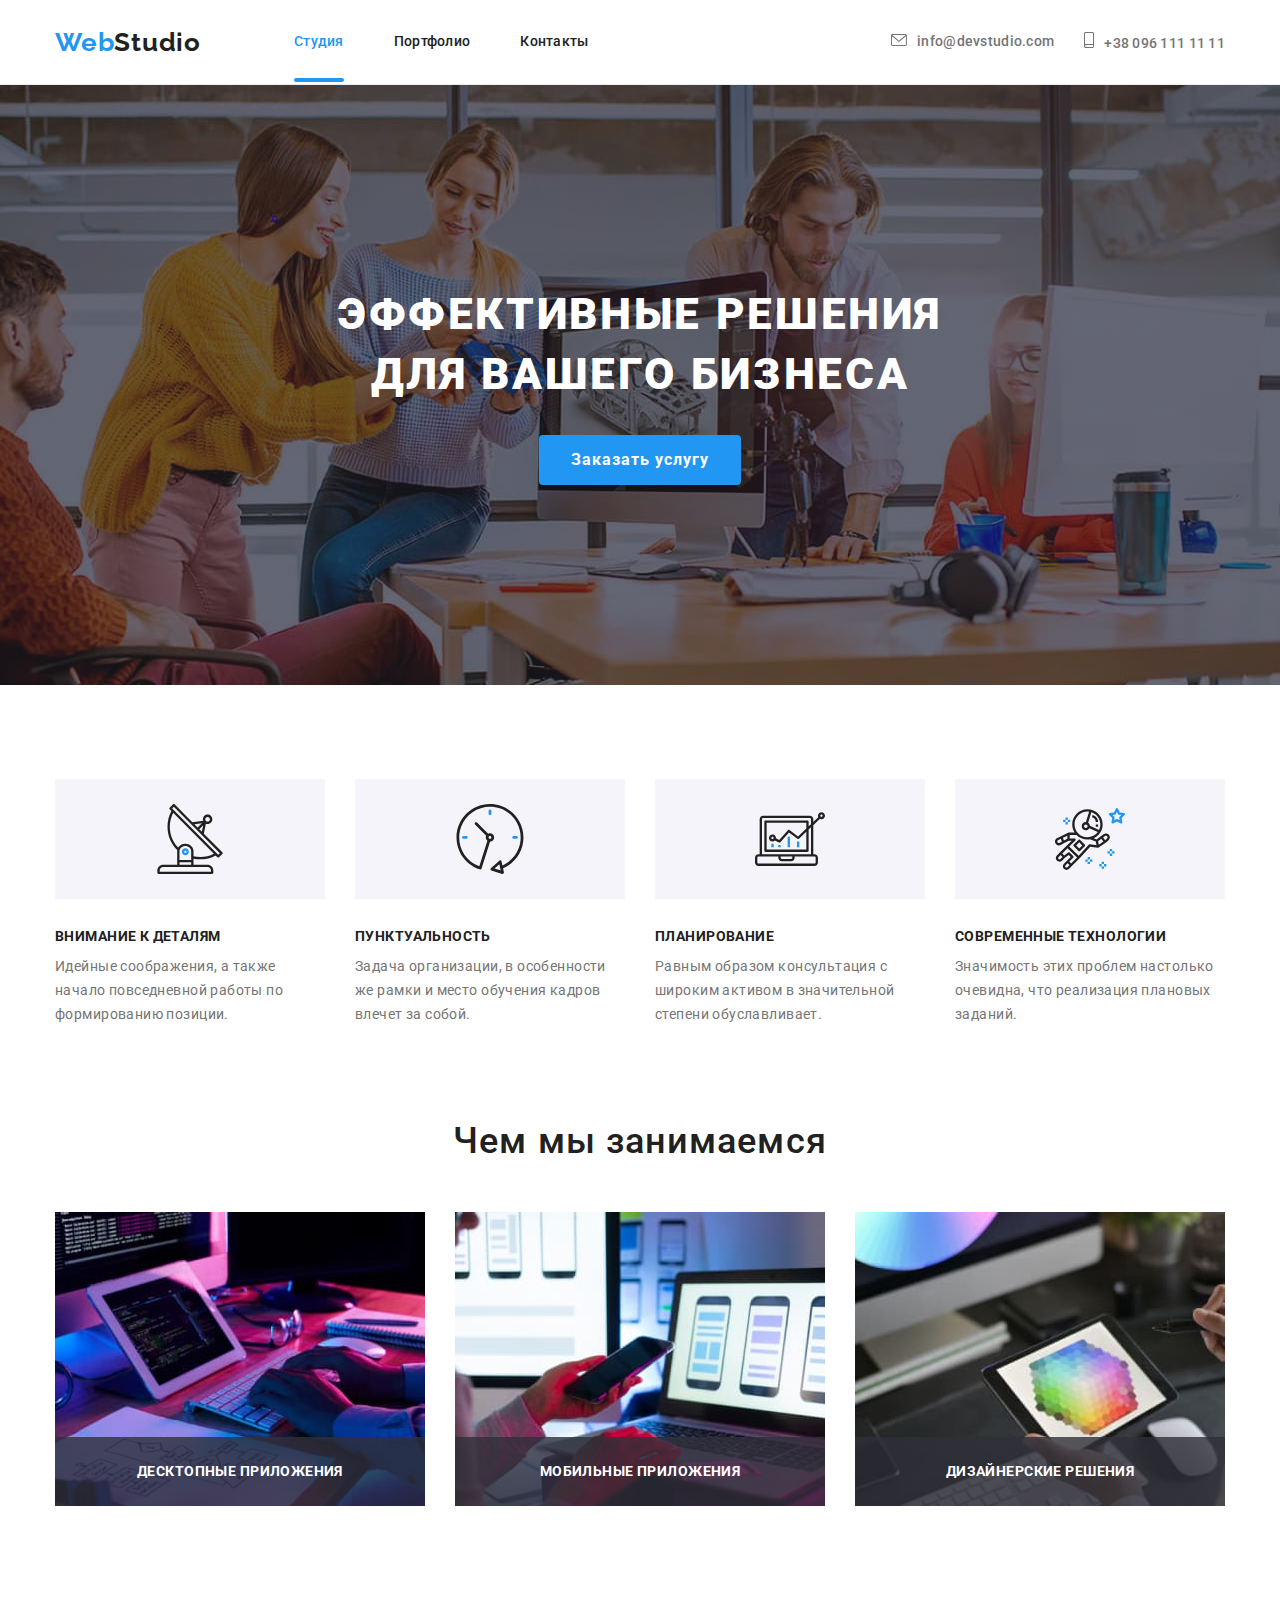
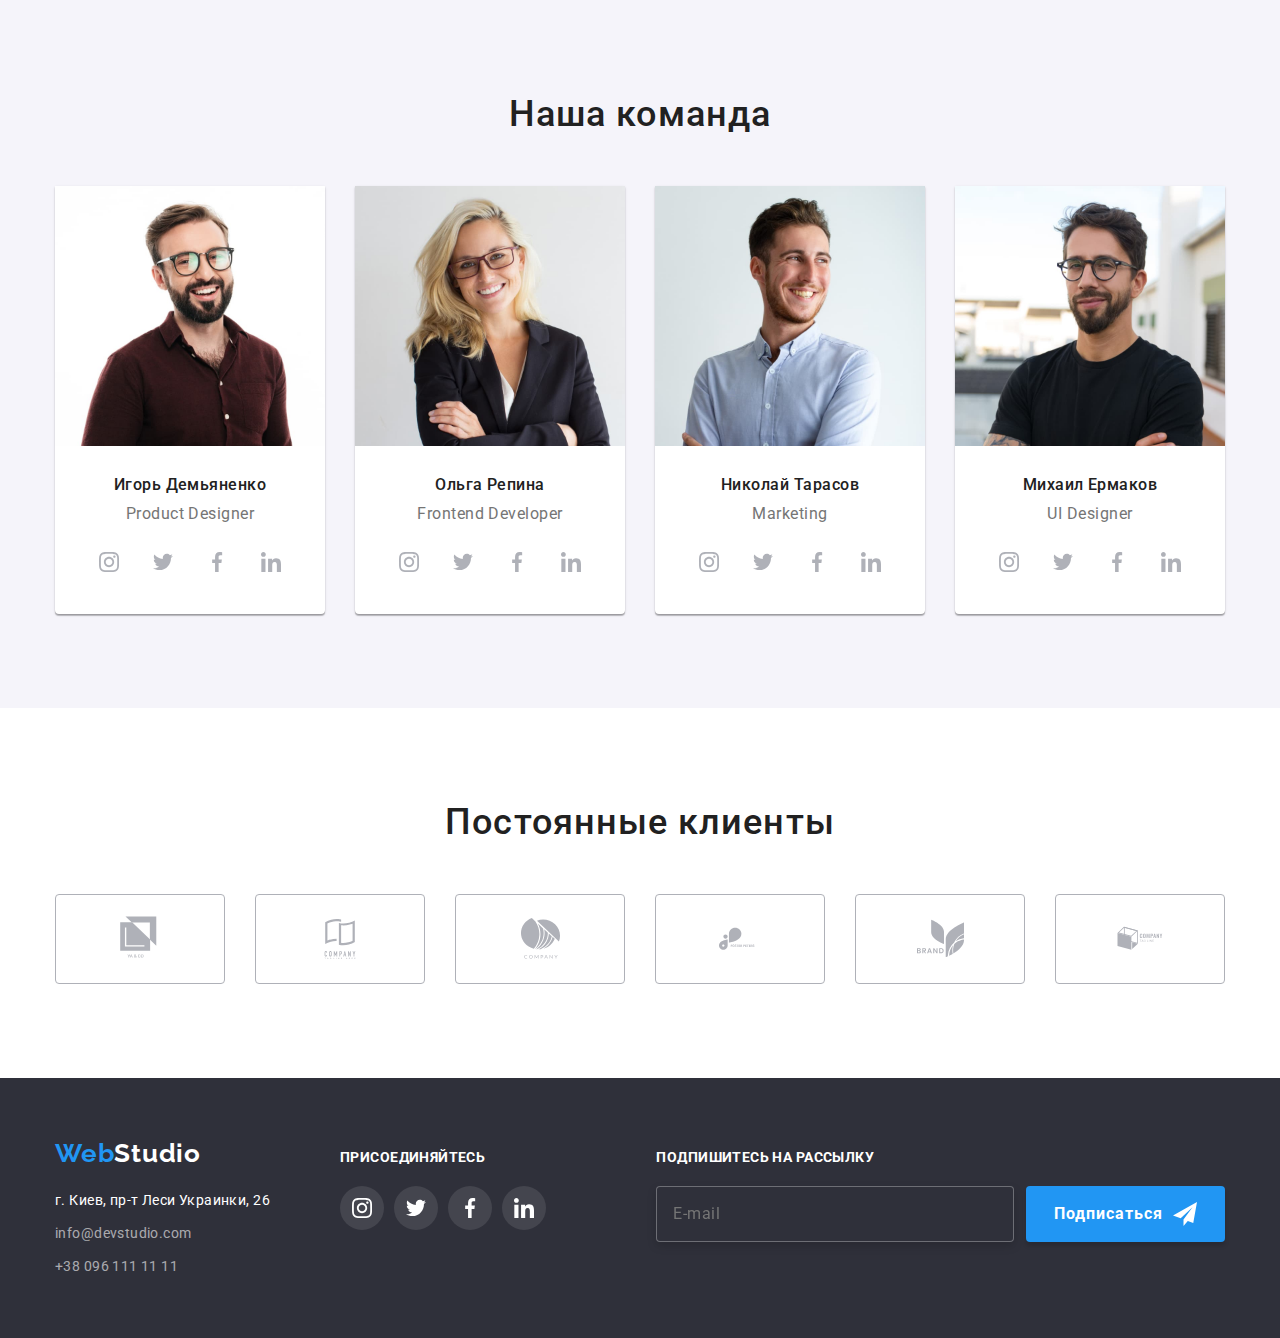
==== commit 69537617: "заполненый scss со структурой" ====
--- a/index.html
+++ b/index.html
@@ -4,7 +4,7 @@
     <meta charset="UTF-8">
     <meta name="viewport" content="width=device-width, initial-scale=1.0">
     <link rel="stylesheet" href="https://cdnjs.cloudflare.com/ajax/libs/modern-normalize/1.0.0/modern-normalize.min.css">
-    <link rel="stylesheet" href="./css/styles.css">
+    <link rel="stylesheet" href="./css/main.min.css">
     <link href="https://fonts.googleapis.com/css2?family=Roboto:wght@400;500;700;900&display=swap "
         rel="stylesheet">
     <link href="https://fonts.googleapis.com/css2?family=Raleway:wght@700&family=Roboto:wght@400;500;700;900&display=swap"
--- a/css/main.min.css
+++ b/css/main.min.css
@@ -0,0 +1,2 @@
+.visually-hidden{position:absolute;width:1px;height:1px;margin:-1px;border:0;padding:0;white-space:nowrap;-webkit-clip-path:inset(100%);clip-path:inset(100%);clip:rect(0 0 0 0);overflow:hidden}.hero-but,.btn-send,.modal .btn-modal-send{font-weight:bold;font-size:16px;line-height:1.87;text-align:center;-webkit-box-align:center;-ms-flex-align:center;align-items:center;letter-spacing:0.06em;color:#fff;background-color:#2196f3;border-radius:4px;border:none;-webkit-box-shadow:0px 4px 4px rgba(0,0,0,0.15);box-shadow:0px 4px 4px rgba(0,0,0,0.15)}.hero-but:hover,.btn-send:hover,.modal .btn-modal-send:hover{-webkit-transition:250ms cubic-bezier(0.4, 0, 0.2, 1);transition:250ms cubic-bezier(0.4, 0, 0.2, 1);background-color:#188ce8;border:none;cursor:pointer}.content-card>h3,.content-card>p{font-size:16px;line-height:1.18;text-align:center;letter-spacing:0.03em}*{margin:0;padding:0}a{text-decoration:none}ul{padding:0;margin:0;list-style:none}img{display:block;max-width:100%;height:auto}body{font-family:"Roboto", sans-serif;font-weight:400;font-style:normal;background:#fff}.section-name{padding-bottom:50px;color:#212121;font-weight:500;font-size:36px;line-height:1.16;text-align:center;letter-spacing:0.03em}.conteiner{width:1200px;margin-left:auto;margin-right:auto;padding-left:15px;padding-right:15px}.header-page{display:-webkit-box;display:-ms-flexbox;display:flex;background:#fff;border-bottom:1px solid #ececec}.main-nav{display:-webkit-box;display:-ms-flexbox;display:flex;-webkit-box-align:center;-ms-flex-align:center;align-items:center}.nav-list{display:-webkit-box;display:-ms-flexbox;display:flex;margin-left:93px}.nav-list .link:hover,.nav-list .link:focus{color:#2196f3;-webkit-transition:250ms cubic-bezier(0.4, 0, 0.2, 1);transition:250ms cubic-bezier(0.4, 0, 0.2, 1)}.item{display:block}.nav-list .item{position:relative}.nav-list .item:not(:last-child){margin-right:50px}.nav-list .link{display:block;padding-top:32px;padding-bottom:32px;font-weight:500;font-style:normal;font-size:14px;line-height:1.14;letter-spacing:0.02em;color:#212121}.nav-list .current{color:#2196f3}.nav-list .current::after{content:"";position:absolute;bottom:0;left:0;width:100%;height:4px;background:#2196f3;border-radius:2px}.address-header{margin-left:auto}.address-list-up{display:-webkit-box;display:-ms-flexbox;display:flex;-webkit-box-align:center;-ms-flex-align:center;align-items:center}.address-list-up .item:not(:last-child){margin-right:30px}.address-list-up .link{display:block;padding-top:32px;padding-bottom:32px;font-weight:500;font-style:normal;font-size:14px;line-height:1.14;letter-spacing:0.02em;color:#757575}.address-list-up .link:hover,.address-list-up .link:focus{color:#2196f3;-webkit-transition:250ms cubic-bezier(0.4, 0, 0.2, 1);transition:250ms cubic-bezier(0.4, 0, 0.2, 1);font-style:normal}.svg-mail,.svg-phone{padding:0;border:none;fill:currentColor;margin-right:10px;vertical-align:auto}.logo-web{font-family:"Raleway", sans-serif;font-weight:bold;font-size:26px;line-height:1.19;color:#2196f3;letter-spacing:0.03em}.logo-studio{font-family:"Raleway", sans-serif;font-weight:bold;font-size:26px;line-height:1.19;color:#212121;letter-spacing:0.03em}.footer-address .logo-web{display:block;margin-bottom:20px}.footer-logo-studio{font-family:"Raleway", sans-serif;font-weight:bold;font-size:26px;line-height:1.19;color:#fff;letter-spacing:0.03em}.hero{height:600px;background:#2f303a;background-image:-webkit-gradient(linear, left top, right top, from(rgba(47,48,58,0.4)), to(rgba(47,48,58,0.4))),url(../images/hero-bg.jpg);background-image:linear-gradient(to right, rgba(47,48,58,0.4), rgba(47,48,58,0.4)),url(../images/hero-bg.jpg);background-size:cover;background-repeat:no-repeat;background-position:center}.hero>.conteiner{text-align:center;height:600px;padding-top:200px;padding-bottom:200px}.hero-titel{font-weight:900;font-size:44px;line-height:1.36;color:#fff;margin-bottom:30px;letter-spacing:0.06em;text-transform:uppercase}.hero-but{padding:10px 32px}.about{background:#fff}.about>.conteiner{padding-top:94px}.about-list{display:-webkit-box;display:-ms-flexbox;display:flex;-webkit-box-pack:justify;-ms-flex-pack:justify;justify-content:space-between}.about-icons{background-color:#f5f4fa;margin-bottom:30px;height:120px;display:-webkit-box;display:-ms-flexbox;display:flex;-webkit-box-align:center;-ms-flex-align:center;align-items:center;-webkit-box-pack:center;-ms-flex-pack:center;justify-content:center}.about-properties{margin-bottom:10px;width:270px;font-weight:bold;font-size:14px;line-height:1.14;letter-spacing:0.03em;text-transform:uppercase;color:#212121}.properties{width:270px;font-weight:normal;font-size:14px;line-height:1.71;letter-spacing:0.03em;color:#757575}.working{background:var(--text-color-white)}.working-list-img{display:-webkit-box;display:-ms-flexbox;display:flex;-webkit-box-pack:justify;-ms-flex-pack:justify;justify-content:space-between}.working-item{position:relative}.line-name{position:absolute;bottom:0;width:100%;padding:27px 15px;background:rgba(47,48,58,0.8)}.line-name h3{font-style:normal;text-align:center;font-weight:bold;font-size:14px;line-height:1.14;letter-spacing:0.03em;text-transform:uppercase;color:#fff}.working>.conteiner{padding-top:94px;padding-bottom:94px}.team-card{background:#fff;-webkit-box-shadow:0px 1px 3px rgba(0,0,0,0.12),0px 1px 1px rgba(0,0,0,0.14),0px 2px 1px rgba(0,0,0,0.2);box-shadow:0px 1px 3px rgba(0,0,0,0.12),0px 1px 1px rgba(0,0,0,0.14),0px 2px 1px rgba(0,0,0,0.2);border-radius:0px 0px 4px 4px;width:270px}.team-list{display:-webkit-box;display:-ms-flexbox;display:flex;-webkit-box-pack:justify;-ms-flex-pack:justify;justify-content:space-between}.content-card>h3{margin-bottom:10px;font-weight:500;color:#212121}.content-card>p{margin-bottom:16px;font-weight:normal;color:#757575}.team{background:#f5f4fa}.content-card{padding:30px 32px}.social-list-card{display:-webkit-box;display:-ms-flexbox;display:flex;-webkit-box-pack:justify;-ms-flex-pack:justify;justify-content:space-between}.social-link{display:-webkit-box;display:-ms-flexbox;display:flex;-webkit-box-pack:center;-ms-flex-pack:center;justify-content:center;-webkit-box-align:center;-ms-flex-align:center;align-items:center;width:44px;height:44px;color:#afb1b8;border-radius:50%}.social-link:hover,.social-link:focus{-webkit-transition:250ms cubic-bezier(0.4, 0, 0.2, 1);transition:250ms cubic-bezier(0.4, 0, 0.2, 1);background:#2196f3;color:#fff}.svg-link-card{fill:currentColor}.svg-link-card:hover{-webkit-transition:250ms cubic-bezier(0.4, 0, 0.2, 1);transition:250ms cubic-bezier(0.4, 0, 0.2, 1);fill:currentColor}.team .conteiner{padding-bottom:94px;padding-top:94px}.clients{background:#fff;width:100%}.clients .conteiner{padding-bottom:94px;padding-top:94px}.list-clients{display:-webkit-box;display:-ms-flexbox;display:flex;-ms-flex-wrap:wrap;flex-wrap:wrap}.item-clients{width:170px;height:90px;margin-right:30px}.item-clients:last-child{margin-right:0px}.link-clients{display:-webkit-box;display:-ms-flexbox;display:flex;-webkit-box-align:center;-ms-flex-align:center;align-items:center;-webkit-box-pack:center;-ms-flex-pack:center;justify-content:center;width:100%;height:100%;color:#afb1b8;border:1px solid #afb1b8;border-radius:4px}.link-clients:hover,.link-clients:focus{-webkit-transition:250ms cubic-bezier(0.4, 0, 0.2, 1);transition:250ms cubic-bezier(0.4, 0, 0.2, 1);color:#2196f3;border:1px solid #2196f3}.clients-ikon{fill:currentColor}.footer-page{display:-webkit-box;display:-ms-flexbox;display:flex;background:#2f303a;padding-top:60px;padding-bottom:60px}.underground{display:-webkit-box;display:-ms-flexbox;display:flex}.address-list .link{font-style:normal;font-weight:normal;font-size:14px;line-height:1.71;letter-spacing:0.03em;color:rgba(255,255,255,0.6)}.invitation{display:inline-block;margin-bottom:20px;padding-top:12px;font-family:Roboto;font-style:normal;font-weight:bold;font-size:14px;line-height:1.14;letter-spacing:0.03em;text-transform:uppercase;color:#fff}.social-list{display:-webkit-box;display:-ms-flexbox;display:flex;-webkit-box-pack:justify;-ms-flex-pack:justify;justify-content:space-between;width:206px}.social-link-footer{display:-webkit-box;display:-ms-flexbox;display:flex;-webkit-box-pack:center;-ms-flex-pack:center;justify-content:center;-webkit-box-align:center;-ms-flex-align:center;align-items:center;width:44px;height:44px;color:#fff;border-radius:50%;background-color:rgba(255,255,255,0.1)}.social-link-footer:hover,.social-link-footer:focus{-webkit-transition:250ms cubic-bezier(0.4, 0, 0.2, 1);transition:250ms cubic-bezier(0.4, 0, 0.2, 1);background:#2196f3}.social-icons{fill:currentColor}.address-list .item:not(:last-child){margin-bottom:9px}.address-list .map{color:#ffffff}.footer-address{margin-right:70px}.footer-form{margin-left:auto;display:-webkit-box;display:-ms-flexbox;display:flex;-webkit-box-orient:vertical;-webkit-box-direction:normal;-ms-flex-direction:column;flex-direction:column}.footer-box-send{display:-webkit-box;display:-ms-flexbox;display:flex}.btn-send{display:-webkit-box;display:-ms-flexbox;display:flex;margin-left:12px;padding:13px 28px}.send-icon{fill:#fff;margin-left:10px}.footer-box-send input{display:-webkit-box;display:-ms-flexbox;display:flex;width:358px;padding:15px 16px;border:1px solid rgba(255,255,255,0.3);-webkit-box-sizing:border-box;box-sizing:border-box;-webkit-filter:drop-shadow(0px 4px 4px rgba(0,0,0,0.15));filter:drop-shadow(0px 4px 4px rgba(0,0,0,0.15));border-radius:4px;font-family:Roboto;font-style:normal;font-weight:normal;font-size:16px;line-height:1.25;-webkit-box-align:center;-ms-flex-align:center;align-items:center;letter-spacing:0.03em;color:rgba(255,255,255,0.6);background-color:#2f303a}.backdrop{position:fixed;top:0;left:0;background:rgba(0,0,0,0.2);width:100%;height:100%}.backdrop.is-hidden{opacity:0;pointer-events:none}.modal{display:-webkit-box;display:-ms-flexbox;display:flex;-webkit-box-orient:vertical;-webkit-box-direction:normal;-ms-flex-direction:column;flex-direction:column;position:absolute;top:50%;left:50%;-webkit-transform:translate(-50%, -50%);transform:translate(-50%, -50%);min-width:528px;min-height:581px;padding:40px;background:#ffffff;-webkit-box-shadow:0px 1px 3px rgba(0,0,0,0.12),0px 1px 1px rgba(0,0,0,0.14),0px 2px 1px rgba(0,0,0,0.2);box-shadow:0px 1px 3px rgba(0,0,0,0.12),0px 1px 1px rgba(0,0,0,0.14),0px 2px 1px rgba(0,0,0,0.2);border-radius:4px}.modal-form{margin-bottom:12px;font-weight:bold;font-size:20px;line-height:23px;text-align:center;letter-spacing:0.03em;color:#212121}.form-item{display:-webkit-box;display:-ms-flexbox;display:flex;-webkit-box-orient:vertical;-webkit-box-direction:normal;-ms-flex-direction:column;flex-direction:column}.item-input:focus,.box-comment:focus{-webkit-transition:-webkit-transform 250ms cubic-bezier(0.4, 0, 0.2, 1);transition:-webkit-transform 250ms cubic-bezier(0.4, 0, 0.2, 1);transition:transform 250ms cubic-bezier(0.4, 0, 0.2, 1);transition:transform 250ms cubic-bezier(0.4, 0, 0.2, 1), -webkit-transform 250ms cubic-bezier(0.4, 0, 0.2, 1);outline-color:#2196f3}.item-input:focus+.modal-icon{-webkit-transition:-webkit-transform 250ms cubic-bezier(0.4, 0, 0.2, 1);transition:-webkit-transform 250ms cubic-bezier(0.4, 0, 0.2, 1);transition:transform 250ms cubic-bezier(0.4, 0, 0.2, 1);transition:transform 250ms cubic-bezier(0.4, 0, 0.2, 1), -webkit-transform 250ms cubic-bezier(0.4, 0, 0.2, 1);fill:#2196f3}.box-icon{position:relative}.modal-icon{position:absolute;top:21px;left:21px;-webkit-transform:translate(-50%, -50%);transform:translate(-50%, -50%);fill:#212121;cursor:pointer}.form-item label{display:block;margin-bottom:4px;font-family:Roboto;font-style:normal;font-weight:normal;font-size:12px;line-height:14px;letter-spacing:0.01em;color:#757575}.box-icon input{display:block;width:100%;margin-bottom:10px;padding:12px 42px;border:1px solid rgba(33,33,33,0.2);-webkit-box-sizing:border-box;box-sizing:border-box;border-radius:4px;cursor:pointer}.form-item textarea{padding:12px 16px;margin-bottom:20px;border:1px solid rgba(33,33,33,0.2);-webkit-box-sizing:border-box;box-sizing:border-box;border-radius:4px;cursor:pointer}.label-name-check>input{margin-right:9px;cursor:pointer}.label-name-check{display:-webkit-inline-box;display:-ms-inline-flexbox;display:inline-flex;-webkit-box-align:center;-ms-flex-align:center;align-items:center;text-align:center;font-family:Roboto;font-style:normal;font-weight:normal;font-size:14px;line-height:1.71;letter-spacing:0.03em;color:#757575}.agreement{text-align:center;font-family:Roboto;font-style:normal;font-weight:normal;font-size:14px;line-height:1.71;letter-spacing:0.03em;margin-left:5px;padding:0;color:#2196f3;border-bottom:1px solid #2196f3}.modal .label-check{display:-webkit-box;display:-ms-flexbox;display:flex;-webkit-box-align:center;-ms-flex-align:center;align-items:center;text-align:center;margin-bottom:30px;margin-left:auto;margin-right:auto}.modal .btn-modal-send{padding:10px 55px;margin-left:auto;margin-right:auto;width:200px;display:-webkit-box;display:-ms-flexbox;display:flex}.btn-close{position:absolute;top:23px;right:23px;-webkit-transform:translate(50%, -50%);transform:translate(50%, -50%);width:30px;height:30px;background:#ffffff;border:1px solid rgba(0,0,0,0.1);border-radius:50%;text-align:center;cursor:pointer}.btn-close:hover>.x-icon{-webkit-transition:-webkit-transform 250ms cubic-bezier(0.4, 0, 0.2, 1);transition:-webkit-transform 250ms cubic-bezier(0.4, 0, 0.2, 1);transition:transform 250ms cubic-bezier(0.4, 0, 0.2, 1);transition:transform 250ms cubic-bezier(0.4, 0, 0.2, 1), -webkit-transform 250ms cubic-bezier(0.4, 0, 0.2, 1);fill:#2196f3}.x-icon{fill:black;border:none;-webkit-box-sizing:inherit;box-sizing:inherit}.main-portfolio{background:#fff}.buttons{padding-top:94px;padding-bottom:50px}.cards{padding-bottom:94px}.btn-portfolio{display:-webkit-box;display:-ms-flexbox;display:flex;-webkit-box-pack:center;-ms-flex-pack:center;justify-content:center}.line-btns:not(:last-child){margin-right:8px}.btn-link{display:inline-block;font-family:Roboto;font-style:normal;background:#f5f4fa;padding:6px 22px;border:none;border-radius:4px;font-weight:500;font-size:16px;line-height:1.62;text-align:center;letter-spacing:0.03em;color:#212121}.btn-link:hover{background:#2196f3;-webkit-box-shadow:0px 3px 1px rgba(0,0,0,0.1),0px 1px 2px rgba(0,0,0,0.08),0px 2px 2px rgba(0,0,0,0.12);box-shadow:0px 3px 1px rgba(0,0,0,0.1),0px 1px 2px rgba(0,0,0,0.08),0px 2px 2px rgba(0,0,0,0.12);-webkit-transition:250ms cubic-bezier(0.4, 0, 0.2, 1);transition:250ms cubic-bezier(0.4, 0, 0.2, 1);color:#fff}.portfolio-list{position:relative;display:-webkit-box;display:-ms-flexbox;display:flex;-ms-flex-wrap:wrap;flex-wrap:wrap;margin:-15px}.portfolio-card{margin:15px}.portfolio-card:hover,.portfolio-card:focus{-webkit-transition:250ms cubic-bezier(0.4, 0, 0.2, 1);transition:250ms cubic-bezier(0.4, 0, 0.2, 1);-webkit-box-shadow:0px 1px 1px rgba(0,0,0,0.12),0px 4px 4px rgba(0,0,0,0.06),1px 4px 6px rgba(0,0,0,0.16);box-shadow:0px 1px 1px rgba(0,0,0,0.12),0px 4px 4px rgba(0,0,0,0.06),1px 4px 6px rgba(0,0,0,0.16)}.portfolio-card .conteiner{background:#ffffff;border-left:1px solid #eeeeee;border-bottom:1px solid #eeeeee;border-right:1px solid #eeeeee;width:370px;padding:20px 24px;margin:0px}.activ-box .img-text{position:absolute;-webkit-transform:translateY(100%);transform:translateY(100%);-webkit-transition:-webkit-transform 250ms cubic-bezier(0.4, 0, 0.2, 1);transition:-webkit-transform 250ms cubic-bezier(0.4, 0, 0.2, 1);transition:transform 250ms cubic-bezier(0.4, 0, 0.2, 1);transition:transform 250ms cubic-bezier(0.4, 0, 0.2, 1), -webkit-transform 250ms cubic-bezier(0.4, 0, 0.2, 1);top:0;left:0;width:100%;height:100%;opacity:0;padding:63px 24px;margin:0;font-family:Roboto;font-style:normal;font-weight:normal;font-size:18px;line-height:1.55;letter-spacing:0.03em;color:#ffffff;background-color:rgba(33,150,243,0.9)}.activ-box{display:block;position:relative;overflow:hidden}.conteiner>.card-name{font-weight:bold;font-size:18px;line-height:2;letter-spacing:0.06em;color:#212121;margin-bottom:4px}.conteiner>.card-class{font-weight:normal;font-size:16px;line-height:1.87;letter-spacing:0.03em;color:#757575}.card-link:hover .img-text{-webkit-transform:translateY(0);transform:translateY(0);overflow:hidden;opacity:1;-webkit-transition:-webkit-transform 250ms cubic-bezier(0.4, 0, 0.2, 1);transition:-webkit-transform 250ms cubic-bezier(0.4, 0, 0.2, 1);transition:transform 250ms cubic-bezier(0.4, 0, 0.2, 1);transition:transform 250ms cubic-bezier(0.4, 0, 0.2, 1), -webkit-transform 250ms cubic-bezier(0.4, 0, 0.2, 1)}.card-link .conteiner{position:relative}
+/*# sourceMappingURL=main.min.css.map */